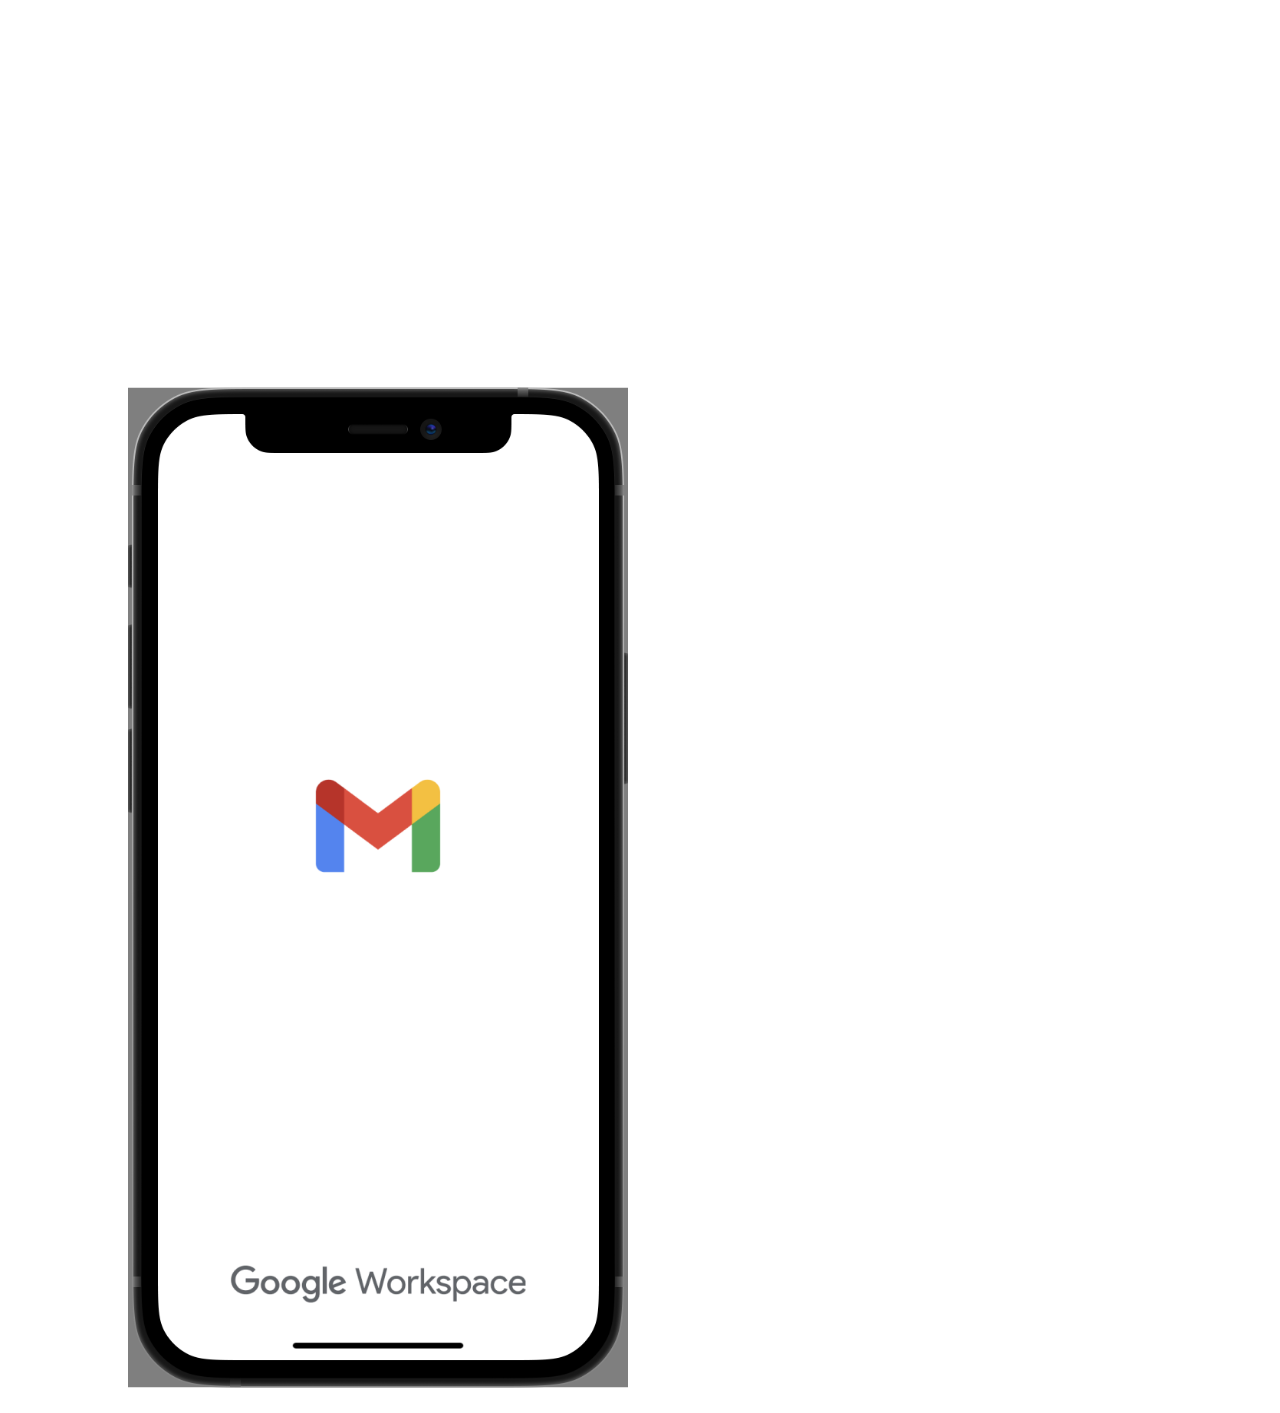
==== contact.html @ 59cafd0c "website" ====
<!DOCTYPE html>
<meta name="viewport" content="width=device-width, initial-scale=1.0">
<link rel="stylesheet" type="text/css" href="styles.css" />
<html>

<body scroll="no" style="overflow: hidden">
<div class="img1">    
    <img src="assets/gmail.png" width="500" height="1000">
</div>


</body>
</html>
---- styles.css ----
@import url("https://fonts.googleapis.com/css?family=Nunito+Sans:400,600,900");


* {
  margin: 0;
  padding: 0;
  border: 0;
  outline: 0;
  font-size: 100%;
  background: transparent;
}

#remove-white-bar{display: block;}

img.bg {
  /* Set rules to fill background */
  min-height: 50vw;
  min-width: 100vw;

	
  /* Set up proportionate scaling */
  width: 100vw;
  height: auto;
	
  /* Set up positioning */
  position: auto;
  top: 500;
  left: 500;
}



body {
    font-family: "Nunito Sans";
    overflow-x: hidden;
    font-size: 60px;
  }

video{
    width: 100vw;
    height: 100vh;
    object-fit: cover;
    
    top: 0;
    left: 0;
  }

.header {
    position: absolute;
    z-index: 1;
    font-size: 130px;
    color: #2C3939;
    top: 50%;
    left: 50%;
    transform: translate(-0%, -50%);
}

.header2 {

  position: absolute;
  z-index: 1;
  font-size: 30px;
  color: #2C3939;
  top: 40%;
  left: 61%;
  transform: translate(-0%, -50%);
}

.header3 {

  position: absolute;
  z-index: 1;
  font-size: 180px;
  color: #2C3939;
  top: 27%;
  left: 35%;
  transform: translate(-0%, -50%);
}

.header4 {

  position: absolute;
  line-height:1.5;
  z-index: 1;
  font-size: 30px;
  margin: 0 auto;
  text-align: justify;
  max-width: 40rem;
  color: #2C3939;
  top: 50%;
  left: 35%;
  transform: translate(-0%, -50%);
}

.header5 {

  position: absolute;
  line-height:1.5;
  z-index: 1;
  font-size: 30px;
  margin: 0 auto;
  text-align: justify;
  max-width: 40rem;
  color: #ffffff;
  top: 160%;
  left: 35%;
  transform: translate(-0%, -50%);
}

.link1{
  position: absolute;
  line-height:1.5;
  z-index: 1;
  font-size: 30px;
  word-spacing: 125px;
  top: 190%;
  left: 35%;
  transform: translate(-0%, -50%);
}

.link2{
  position: absolute;
  line-height:1.5;
  z-index: 1;
  font-size: 30px;
  word-spacing: 125px;
  top: 190%;
  left: 50%;
  transform: translate(-0%, -50%);
}

.link3{
  position: absolute;
  line-height:1.5;
  z-index: 1;
  font-size: 30px;
  word-spacing: 125px;
  top: 190%;
  left: 62%;
  transform: translate(-0%, -50%);
}

.fulljustify {
  text-align:justify;
}
.fulljustify:after {
    content: "";
    display: inline-block;
    width: 100%;	
}
#tagline {
    height: 80px;
    overflow: hidden;
    line-height: 80px; /* vert-center */
}




img {
  position: relative;
  overflow:hidden;
  top:0;
  left:0;
  opacity:1;
  background-color:rgba(0,0,0,0.5);
  -webkit-transition:all .4s ease-in-out;
  transition:all .4s ease-in-out;
  }
  
  .header {
      text-align: center;
      padding: 32px;
      margin-bottom: 50px;
  }
  
  .row {
      display: -ms-flexbox; /* IE10 */
      display: flex;
      -ms-flex-wrap: wrap; /* IE10 */
      flex-wrap: wrap;
      padding: 0px;
  }
  
  .column {
      -ms-flex: 25%; /* IE10 */
      flex: 25%;
      max-width: 50%;
      padding: 0px;
  }
  
  .column img {
      margin-top: 0px;
      vertical-align: middle;
  }
  
.img1{
  position: absolute;
  line-height:1.5;
  z-index: 1;
  top: 100%;
  left: 10%;
  transform: translate(-0%, -50%);
  background:none;
}

  #overlay:hover {
  overflow:hidden;
  top:0;
  left:0;
  opacity:0.7;
  background-color:rgba(0,0,0,0.5);
  -webkit-transition:all .4s ease-in-out;
  transition:all .4s ease-in-out;
  }



  @media screen and (max-width: 800px) {
      .column {
          -ms-flex: 50%;
          flex: 50%;
          max-width: 50%;
      }
  }
  
  /* Responsive layout - makes the two columns stack on top of each other instead of next to each other */
  @media screen and (max-width: 700px) {
      .column {
          -ms-flex: 100%;
          flex: 100%;
          max-width: 100%;
      }
  }
/* Style page content - use this if you want to push the ` content to the right when you open the side navigation */


/* On smaller screens, where height is less than 450px, change the style of the sidenav (less padding and a smaller font size) */
@media screen and (max-height: 450px) {
  .sidebar a {font-size: 18px;}
}
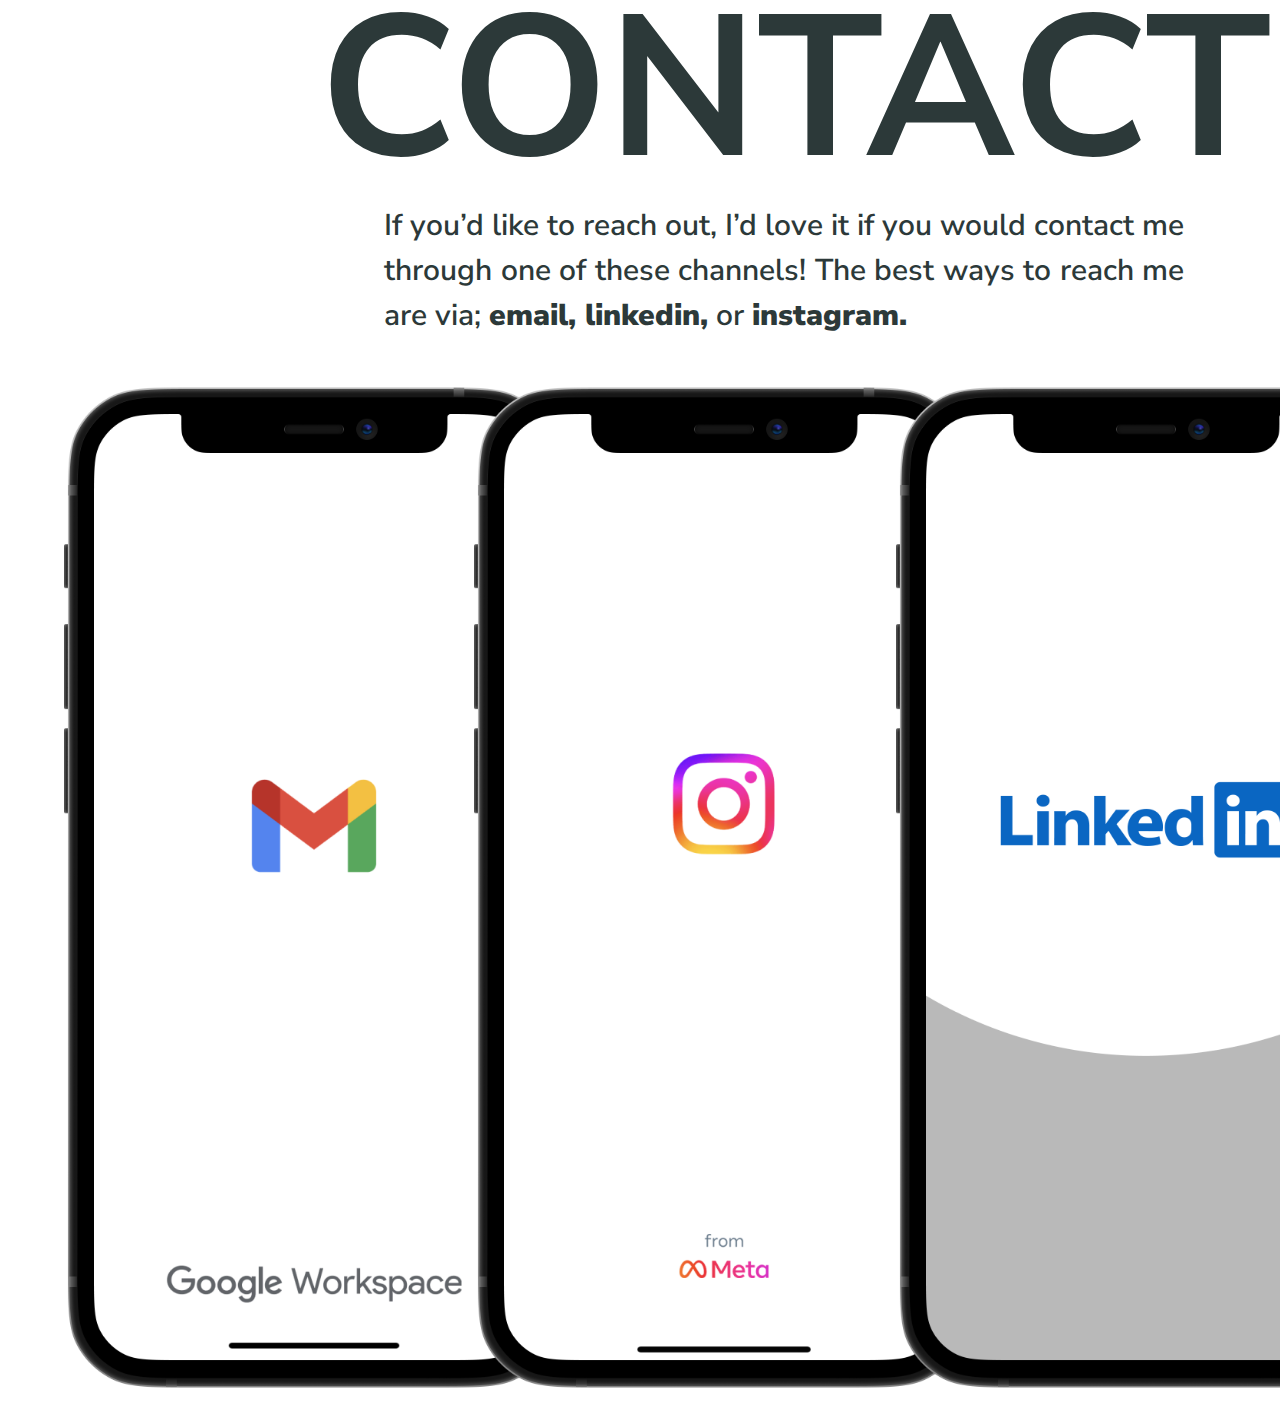
==== commit da5f7b50: "contact" ====
--- a/contact.html
+++ b/contact.html
@@ -4,10 +4,34 @@
 <html>
 
 <body scroll="no" style="overflow: hidden">
-<div class="img1">    
-    <img src="assets/gmail.png" width="500" height="1000">
-</div>
+    <div class="img1">    
+        <img src="assets/gmail.png" width="500" height="1000"
+        onmouseover="this.src='assets/gmail2.png';"
+        onmouseout="this.src='assets/gmail.png';">
+    </div>
 
+    <div class="img2">
+        <img src="assets/instagram.png" width="500" height="1000"
+            onmouseover="this.src='assets/instagram2.png';"
+            onmouseout="this.src='assets/instagram.png';">
+    </div>
+
+    <div class="img3">
+        <img src="assets/linkedin.png" width="500" height="1000"
+        onmouseover="this.src='assets/linkedin2.png';"
+        onmouseout="this.src='assets/linkedin.png';">
+    </div>
+
+    <div class="header6">
+        <h1 style="font-weight: bold;">CONTACT</h1>
+    </div>
+
+    <div class="header7">
+        <p style="font-weight: 600;">If you’d like to reach out, I’d love it if you would contact me
+            through one of these channels! The best ways to reach me are
+            via; <b>email, linkedin,</b> or <b>instagram.</b>
+        </p>
+      </div>
 
 </body>
 </html>--- a/styles.css
+++ b/styles.css
@@ -38,7 +38,7 @@
 
 video{
     width: 100vw;
-    height: 100vh;
+    height: 110vh;
     object-fit: cover;
     
     top: 0;
@@ -107,6 +107,35 @@
   transform: translate(-0%, -50%);
 }
 
+.header6 {
+  position: absolute;
+  line-height:1.5;
+  z-index: 1;
+  font-size: 200px;
+  margin: 0 auto;
+  text-align: justify;
+  max-width: 40rem;
+  color: #2C3939;
+  top: 10%;
+  left: 25%;
+  transform: translate(-0%, -50%);
+}
+
+.header7 {
+
+  position: absolute;
+  line-height:1.5;
+  z-index: 1;
+  font-size: 30px;
+  margin: 0 auto;
+  text-align: justify;
+  max-width: 50rem;
+  color: #2C3939;
+  top: 30%;
+  left: 30%;
+  transform: translate(-0%, -50%);
+}
+
 .link1{
   position: absolute;
   line-height:1.5;
@@ -163,7 +192,6 @@
   top:0;
   left:0;
   opacity:1;
-  background-color:rgba(0,0,0,0.5);
   -webkit-transition:all .4s ease-in-out;
   transition:all .4s ease-in-out;
   }
@@ -199,7 +227,27 @@
   line-height:1.5;
   z-index: 1;
   top: 100%;
-  left: 10%;
+  left: 5%;
+  transform: translate(-0%, -50%);
+  background:none;
+}
+
+.img2{
+  position: absolute;
+  line-height:1.5;
+  z-index: 1;
+  top: 100%;
+  left: 37%;
+  transform: translate(-0%, -50%);
+  background:none;
+}
+
+.img3{
+  position: absolute;
+  line-height:1.5;
+  z-index: 1;
+  top: 100%;
+  left: 70%;
   transform: translate(-0%, -50%);
   background:none;
 }
